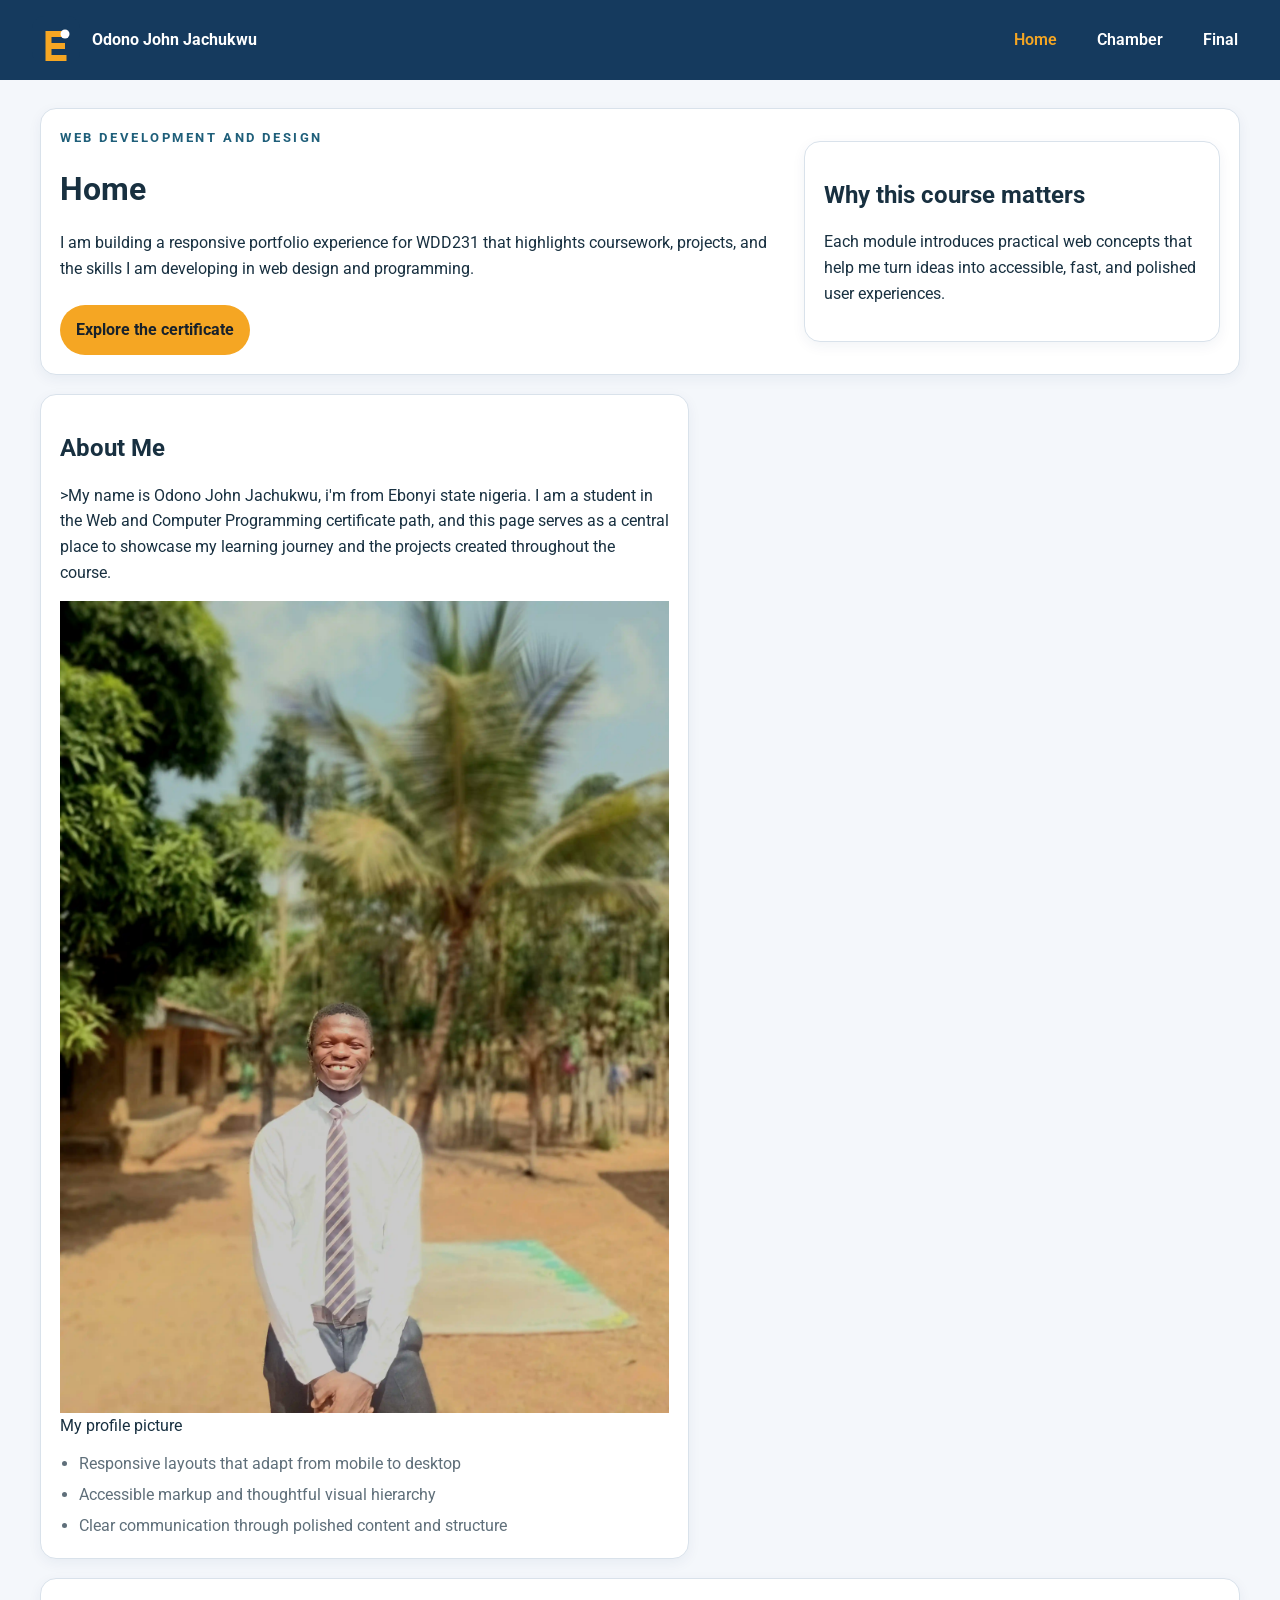
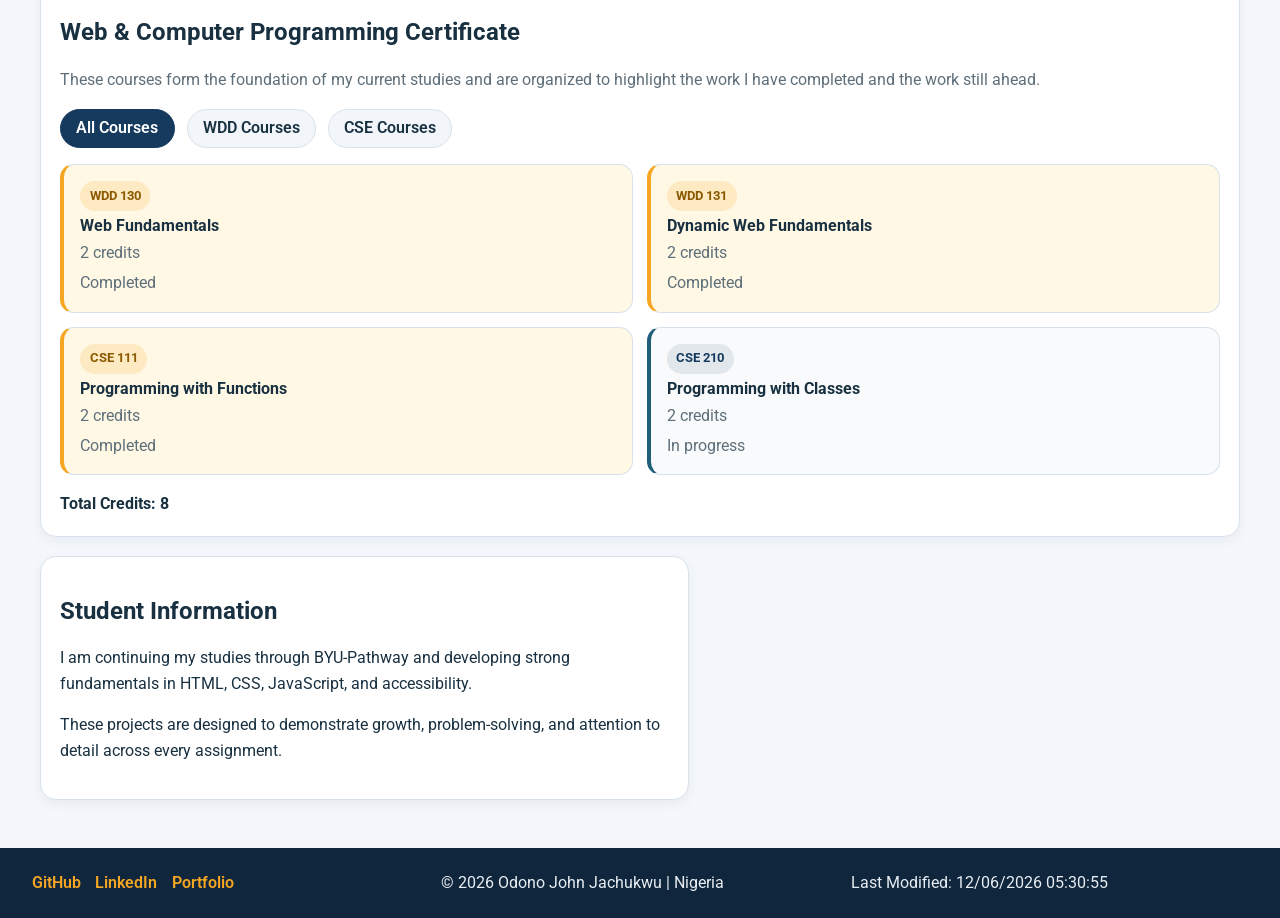
==== index.html @ 60a4591f "my first week assignmentt" ====
<!DOCTYPE html>
<html lang="en">
<head>
    <meta charset="UTF-8">
    <meta name="author" content="Your Name">
    <meta name="description" content="WDD231 course home page featuring coursework, projects, and student information in a responsive layout.">
    <meta name="viewport" content="width=device-width, initial-scale=1.0">

    <title>WDD231 | Home</title>

    <link rel="stylesheet" href="styles/normalize.css">
    <link rel="stylesheet" href="styles/small.css">
    <link rel="stylesheet" href="styles/large.css">

    <script src="scripts/navigation.js" defer></script>
    <script src="scripts/dates.js" defer></script>
    <script src="scripts/courses.js" defer></script>

    <link rel="preconnect" href="https://fonts.googleapis.com">
    <link rel="preconnect" href="https://fonts.gstatic.com" crossorigin>
    <link rel="preload" as="style" href="https://fonts.googleapis.com/css2?family=Roboto:wght@400;700&display=swap">
    <link rel="stylesheet" href="https://fonts.googleapis.com/css2?family=Roboto:wght@400;700&display=swap" media="print" onload="this.media='all'">
    <noscript>
        <link rel="stylesheet" href="https://fonts.googleapis.com/css2?family=Roboto:wght@400;700&display=swap">
    </noscript>
</head>
<body>
    <header class="site-header">
        <a class="brand" href="index.html" aria-label="Go to the home page">
            <img src="images/logo.svg" alt="" width="56" height="56">
            <span class="brand-text">Odono John Jachukwu</span>
        </a>

        <button id="menuBtn" type="button" aria-label="Toggle navigation" aria-expanded="false" aria-controls="navMenu">
            <span></span>
            <span></span>
            <span></span>
        </button>

        <nav id="navMenu" aria-label="Primary navigation">
            <a href="index.html" class="active">Home</a>
            <a href="chamber/">Chamber</a>
            <a href="final/">Final</a>
        </nav>
    </header>

    <main>
        <section class="hero" aria-labelledby="home-heading">
            <div class="hero-content">
                <p class="eyebrow">Web Development and Design</p>
                <h1 id="home-heading">Home</h1>
                <p>I am building a responsive portfolio experience for WDD231 that highlights coursework, projects, and the skills I am developing in web design and programming.</p>
                <a class="cta" href="#certificate">Explore the certificate</a>
            </div>
            <div class="hero-card">
                <h2>Why this course matters</h2>
                <p>Each module introduces practical web concepts that help me turn ideas into accessible, fast, and polished user experiences.</p>
            </div>
        </section>

        <section class="about-card" aria-labelledby="about-heading">
            <h2 id="about-heading">About Me</h2>
            <p>>My name is Odono John Jachukwu, i'm from Ebonyi state nigeria. I am a student in the Web and Computer Programming certificate path, and this page serves as a central place to showcase my learning journey and the projects created throughout the course.</p>
            <img src="images/profile.webp" alt="my profile picture">
            <figcaption>My profile picture</figcaption>
            <ul class="highlights">
                <li>Responsive layouts that adapt from mobile to desktop</li>
                <li>Accessible markup and thoughtful visual hierarchy</li>
                <li>Clear communication through polished content and structure</li>
            </ul>
        </section>

        <section class="certificate-card" id="certificate" aria-labelledby="certificate-heading">
            <div class="section-heading">
                <h2 id="certificate-heading">Web &amp; Computer Programming Certificate</h2>
                <p>These courses form the foundation of my current studies and are organized to highlight the work I have completed and the work still ahead.</p>
            </div>

            <div class="filter-controls" role="group" aria-label="Filter courses">
                <button class="filter-btn active" id="allBtn" type="button" data-filter="all">All Courses</button>
                <button class="filter-btn" id="wddBtn" type="button" data-filter="WDD">WDD Courses</button>
                <button class="filter-btn" id="cseBtn" type="button" data-filter="CSE">CSE Courses</button>
            </div>

            <div id="courseContainer" class="course-grid" aria-live="polite"></div>
            <p id="credits" class="credits-summary" aria-live="polite"></p>
        </section>

        <section class="info-card" aria-labelledby="student-info-heading">
            <h2 id="student-info-heading">Student Information</h2>
            <p>I am continuing my studies through BYU-Pathway and developing strong fundamentals in HTML, CSS, JavaScript, and accessibility.</p>
            <p>These projects are designed to demonstrate growth, problem-solving, and attention to detail across every assignment.</p>
        </section>
    </main>

    <footer class="site-footer">
        <div class="social-links" aria-label="Social links">
            <a href="https://github.com/yourusername" target="_blank" rel="noopener noreferrer">GitHub</a>
            <a href="https://www.linkedin.com/in/yourprofile/" target="_blank" rel="noopener noreferrer">LinkedIn</a>
            <a href="https://www.example.com/" target="_blank" rel="noopener noreferrer">Portfolio</a>
        </div>

        <p class="footer-meta">&copy; <span id="currentYear"></span> Odono John Jachukwu | Nigeria</p>
        <p id="lastModified" class="footer-meta"></p>
    </footer>
</body>
</html>
---- styles/small.css ----
:root {
    --primary: #153a5e;
    --secondary: #1f5f7a;
    --accent: #f5a623;
    --background: #f4f7fb;
    --card: #ffffff;
    --text: #183040;
    --muted: #5f6f7a;
    --border: #d9e2eb;
}

* {
    box-sizing: border-box;
}

body {
    margin: 0;
    font-family: 'Roboto', sans-serif;
    line-height: 1.6;
    color: var(--text);
    background: var(--background);
    overflow-x: hidden;
}

img {
    display: block;
    max-width: 100%;
    height: auto;
}

a {
    color: inherit;
    text-decoration: none;
}

.site-header {
    position: sticky;
    top: 0;
    z-index: 10;
    display: flex;
    align-items: center;
    justify-content: space-between;
    padding: 1rem 1.2rem;
    background: var(--primary);
    color: #ffffff;
}

.brand {
    display: flex;
    align-items: center;
    gap: 0.75rem;
    font-weight: 700;
}

.brand img {
    width: 48px;
    height: 48px;
}

#menuBtn {
    display: inline-flex;
    flex-direction: column;
    gap: 4px;
    padding: 0.25rem;
    border: 0;
    background: transparent;
    color: #ffffff;
    cursor: pointer;
}

#menuBtn span {
    display: block;
    width: 24px;
    height: 2px;
    background: currentColor;
}

nav {
    display: none;
    flex-direction: column;
    gap: 0.2rem;
    position: absolute;
    top: 100%;
    left: 0;
    right: 0;
    padding: 0 1.2rem 1rem;
    background: var(--primary);
}

nav.open {
    display: flex;
}

nav a {
    padding: 0.7rem 0;
    border-bottom: 1px solid rgba(255, 255, 255, 0.15);
    font-weight: 600;
}

nav a.active,
nav a:hover {
    color: var(--accent);
}

main {
    width: min(1120px, calc(100% - 2rem));
    margin: 0 auto;
    padding: 1.25rem 0 2.5rem;
    display: grid;
    gap: 1rem;
}

.hero,
.about-card,
.certificate-card,
.info-card,
.hero-card {
    background: var(--card);
    border: 1px solid var(--border);
    border-radius: 1rem;
    box-shadow: 0 4px 14px rgba(21, 58, 94, 0.06);
    padding: 1.2rem;
}

.hero {
    display: grid;
    gap: 1rem;
}

.eyebrow {
    margin: 0 0 0.4rem;
    text-transform: uppercase;
    letter-spacing: 0.2em;
    font-size: 0.8rem;
    font-weight: 700;
    color: var(--secondary);
}

h1,
h2,
h3 {
    line-height: 1.2;
}

.cta {
    display: inline-block;
    margin-top: 0.5rem;
    padding: 0.75rem 1rem;
    border-radius: 999px;
    background: var(--accent);
    color: #17212b;
    font-weight: 700;
}

.highlights {
    margin: 0.75rem 0 0;
    padding-left: 1.2rem;
    display: grid;
    gap: 0.35rem;
    color: var(--muted);
}

.section-heading p {
    color: var(--muted);
}

.filter-controls {
    display: flex;
    flex-wrap: wrap;
    gap: 0.75rem;
    margin: 1rem 0;
}

.filter-btn {
    border: 1px solid var(--border);
    border-radius: 999px;
    padding: 0.6rem 0.95rem;
    background: #f2f6fa;
    color: var(--text);
    font-weight: 600;
    cursor: pointer;
}

.filter-btn.active {
    background: var(--primary);
    color: #ffffff;
    border-color: var(--primary);
}

.course-grid {
    display: grid;
    gap: 0.85rem;
}

.course-card {
    display: grid;
    gap: 0.3rem;
    padding: 1rem;
    border: 1px solid var(--border);
    border-left: 4px solid var(--secondary);
    border-radius: 0.85rem;
    background: #f8fafc;
}

.course-card.completed {
    border-left-color: var(--accent);
    background: #fff8e5;
}

.course-card h3 {
    margin: 0;
    font-size: 1rem;
}

.course-card p {
    margin: 0;
    color: var(--muted);
}

.course-badge {
    justify-self: start;
    padding: 0.3rem 0.6rem;
    border-radius: 999px;
    background: rgba(21, 58, 94, 0.1);
    color: var(--primary);
    font-size: 0.8rem;
    font-weight: 700;
}

.course-card.completed .course-badge {
    background: rgba(245, 166, 35, 0.18);
    color: #8b5a00;
}

.credits-summary {
    margin: 1rem 0 0;
    font-weight: 700;
}

.site-footer {
    display: grid;
    gap: 0.75rem;
    padding: 1.2rem;
    background: #10263c;
    color: #e8eef4;
}

.social-links {
    display: flex;
    flex-wrap: wrap;
    gap: 0.9rem;
}

.social-links a {
    color: var(--accent);
    font-weight: 600;
}

.footer-meta {
    margin: 0;
}
---- styles/large.css ----
@media (min-width: 768px) {
    .site-header {
        padding: 1rem 2rem;
    }

    #menuBtn {
        display: none;
    }

    nav {
        display: flex;
        position: static;
        flex-direction: row;
        align-items: center;
        gap: 1.2rem;
        padding: 0;
        background: transparent;
    }

    nav a {
        border-bottom: 0;
        padding: 0.4rem 0.65rem;
        border-radius: 999px;
        transition: background-color 0.2s ease, color 0.2s ease;
    }

    nav a:hover {
        background: rgba(255, 255, 255, 0.15);
    }

    main {
        width: min(1200px, calc(100% - 3rem));
        grid-template-columns: 1.1fr 0.9fr;
        gap: 1.2rem;
        padding: 1.75rem 0 3rem;
    }

    .hero {
        grid-column: 1 / -1;
        grid-template-columns: 1.4fr 0.8fr;
        align-items: center;
    }

    .certificate-card {
        grid-column: 1 / -1;
    }

    .course-grid {
        grid-template-columns: repeat(2, minmax(0, 1fr));
    }

    .site-footer {
        grid-template-columns: repeat(3, minmax(0, 1fr));
        align-items: center;
        padding: 1.4rem 2rem;
    }
}
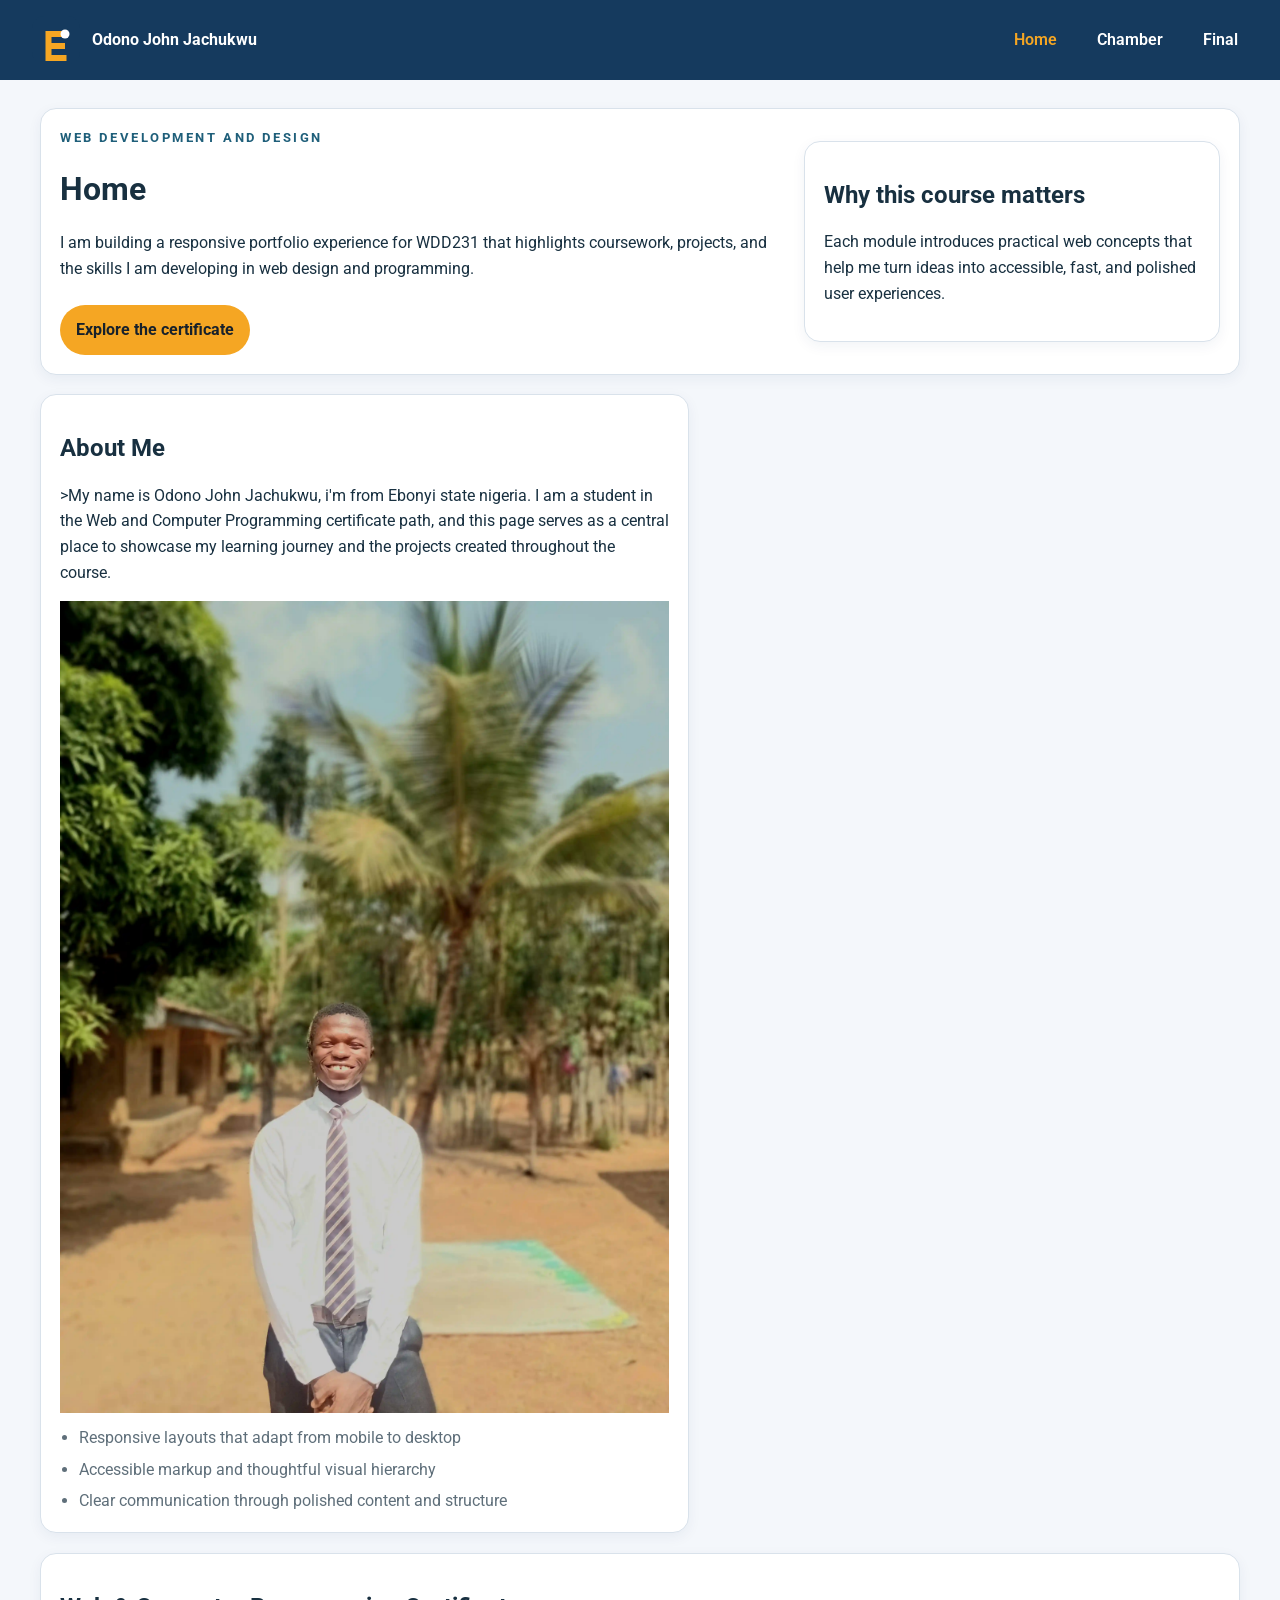
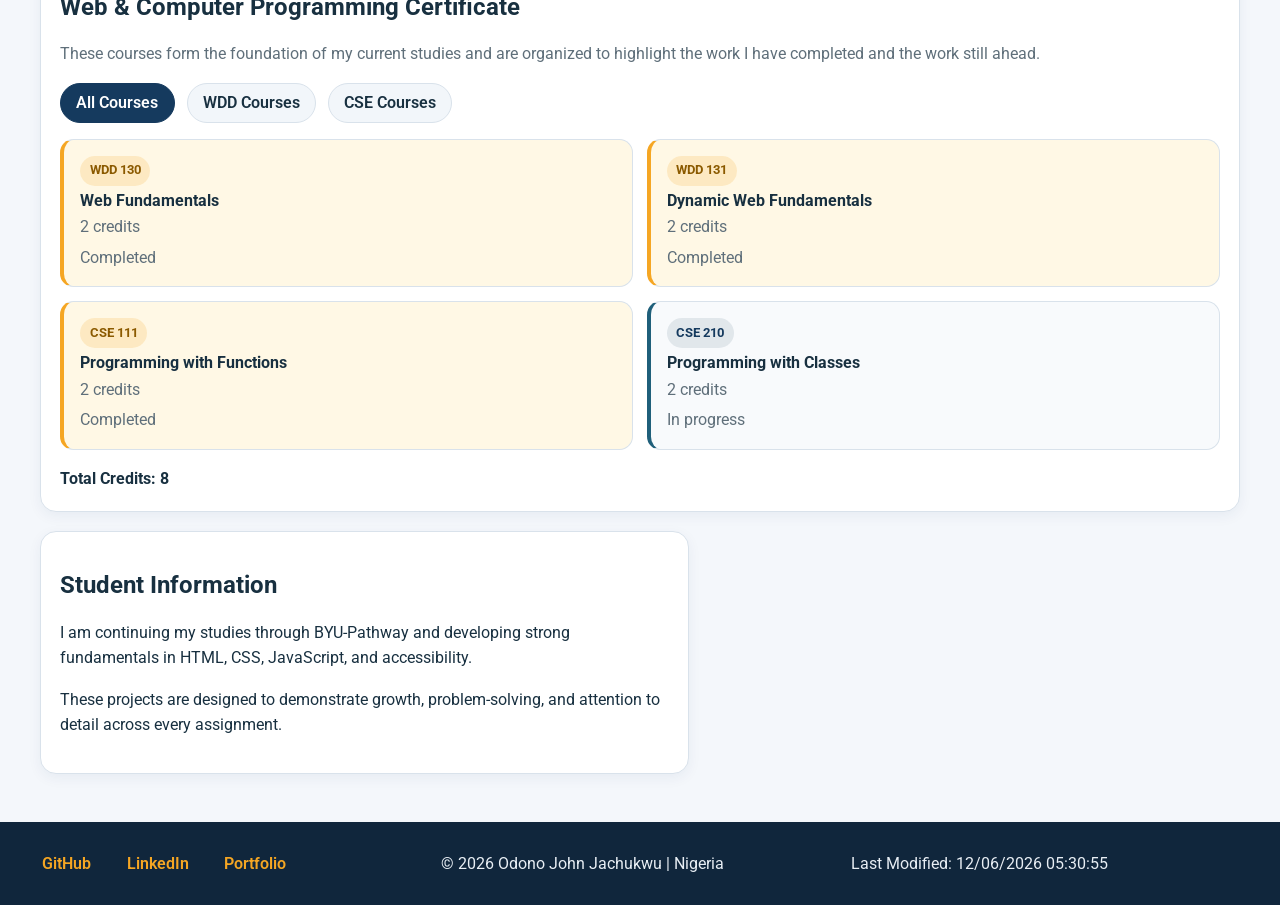
==== commit 2e3acb27: "error on footer and image" ====
--- a/index.html
+++ b/index.html
@@ -62,7 +62,6 @@
             <h2 id="about-heading">About Me</h2>
             <p>>My name is Odono John Jachukwu, i'm from Ebonyi state nigeria. I am a student in the Web and Computer Programming certificate path, and this page serves as a central place to showcase my learning journey and the projects created throughout the course.</p>
             <img src="images/profile.webp" alt="my profile picture">
-            <figcaption>My profile picture</figcaption>
             <ul class="highlights">
                 <li>Responsive layouts that adapt from mobile to desktop</li>
                 <li>Accessible markup and thoughtful visual hierarchy</li>
@@ -94,11 +93,11 @@
     </main>
 
     <footer class="site-footer">
-        <div class="social-links" aria-label="Social links">
+        <nav class="social-links" aria-label="Social links">
             <a href="https://github.com/yourusername" target="_blank" rel="noopener noreferrer">GitHub</a>
             <a href="https://www.linkedin.com/in/yourprofile/" target="_blank" rel="noopener noreferrer">LinkedIn</a>
             <a href="https://www.example.com/" target="_blank" rel="noopener noreferrer">Portfolio</a>
-        </div>
+        </nav>
 
         <p class="footer-meta">&copy; <span id="currentYear"></span> Odono John Jachukwu | Nigeria</p>
         <p id="lastModified" class="footer-meta"></p>
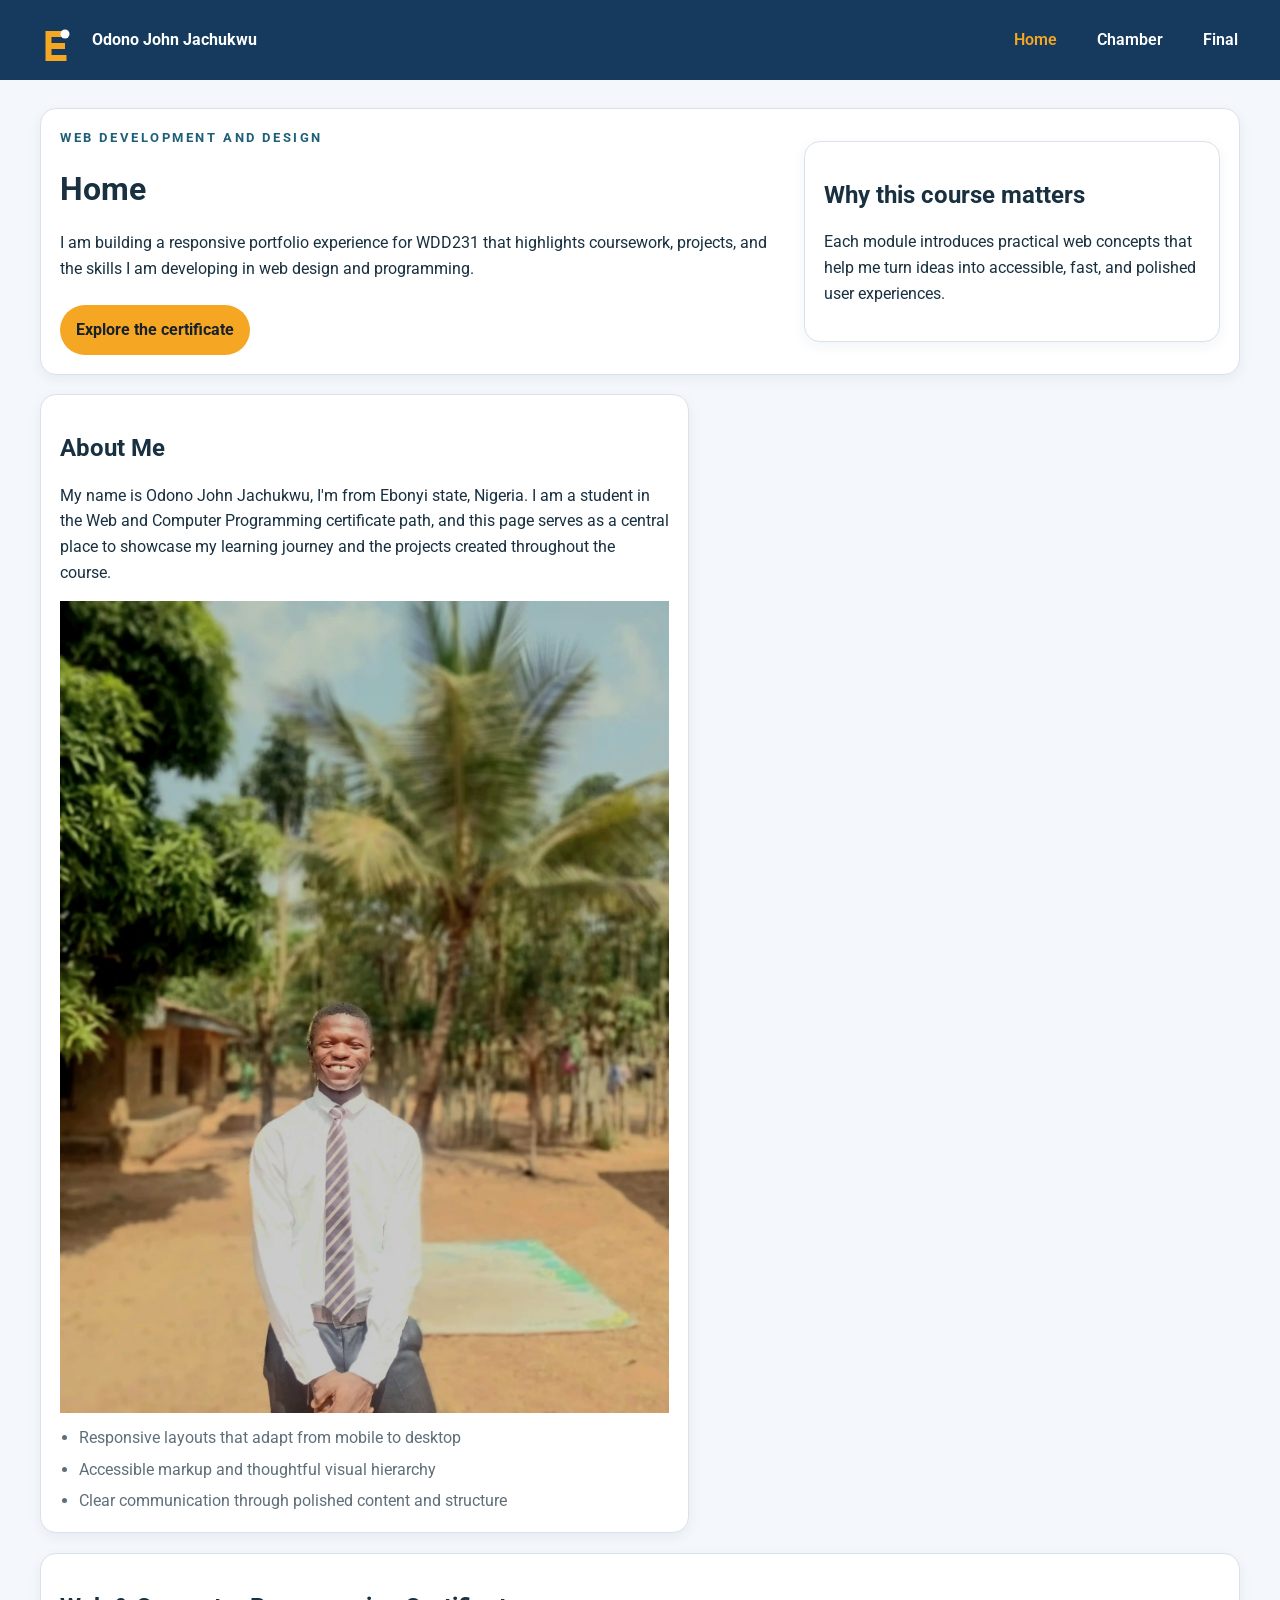
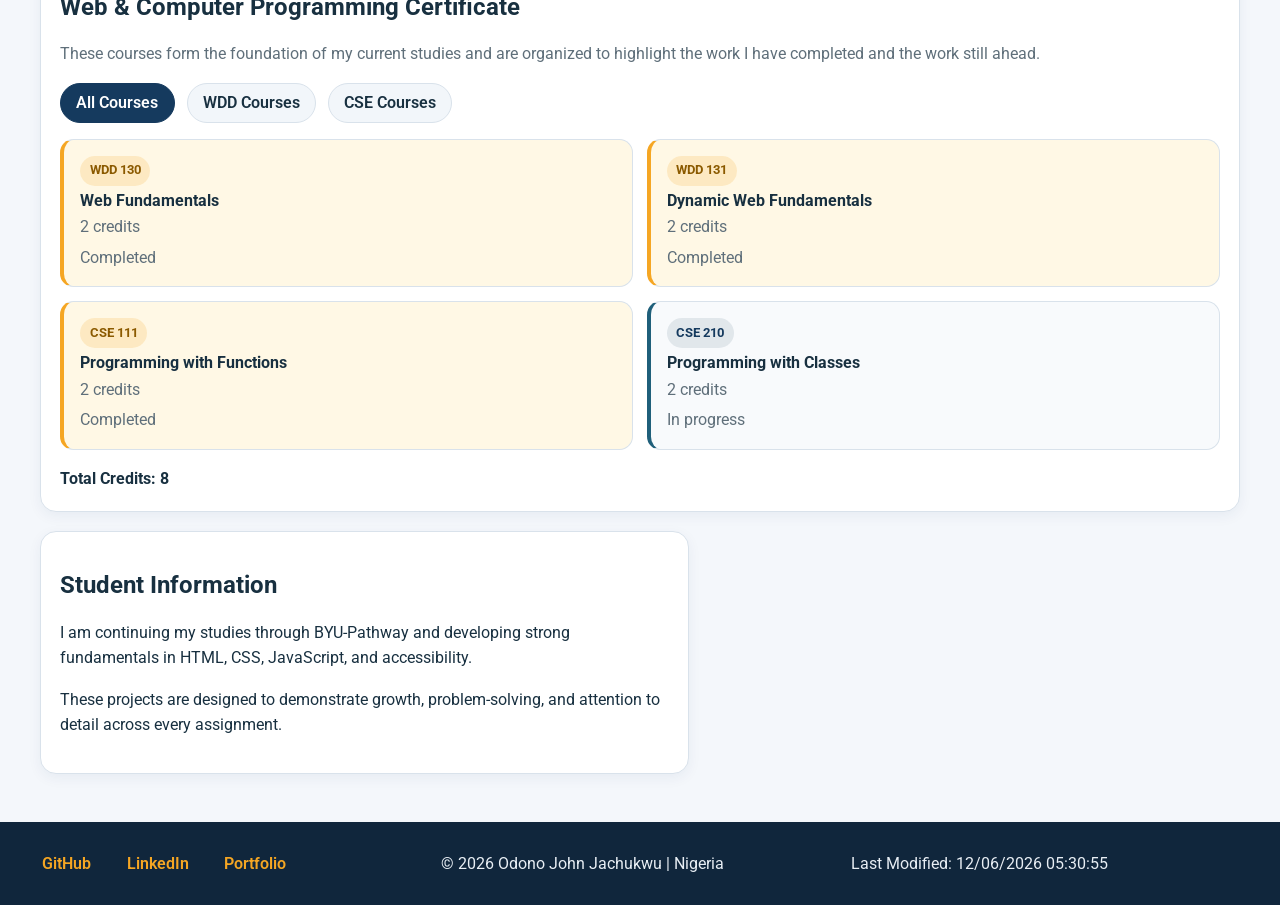
==== commit 46135c97: "2nd week assignment" ====
--- a/index.html
+++ b/index.html
@@ -23,6 +23,11 @@
     <noscript>
         <link rel="stylesheet" href="https://fonts.googleapis.com/css2?family=Roboto:wght@400;700&display=swap">
     </noscript>
+    <link rel="icon" href="favicon.ico">
+    <meta property="og:title" content="WDD231 | Home">
+    <meta property="og:description" content="Web Development and Design course home page">
+    <meta property="og:image" content="images/og-image.jpg">
+    <meta property="og:url" content="https://odono62.github.io/wdd231">
 </head>
 <body>
     <header class="site-header">
@@ -60,7 +65,7 @@
 
         <section class="about-card" aria-labelledby="about-heading">
             <h2 id="about-heading">About Me</h2>
-            <p>>My name is Odono John Jachukwu, i'm from Ebonyi state nigeria. I am a student in the Web and Computer Programming certificate path, and this page serves as a central place to showcase my learning journey and the projects created throughout the course.</p>
+            <p>My name is Odono John Jachukwu, I'm from Ebonyi state, Nigeria. I am a student in the Web and Computer Programming certificate path, and this page serves as a central place to showcase my learning journey and the projects created throughout the course.</p>
             <img src="images/profile.webp" alt="my profile picture">
             <ul class="highlights">
                 <li>Responsive layouts that adapt from mobile to desktop</li>
